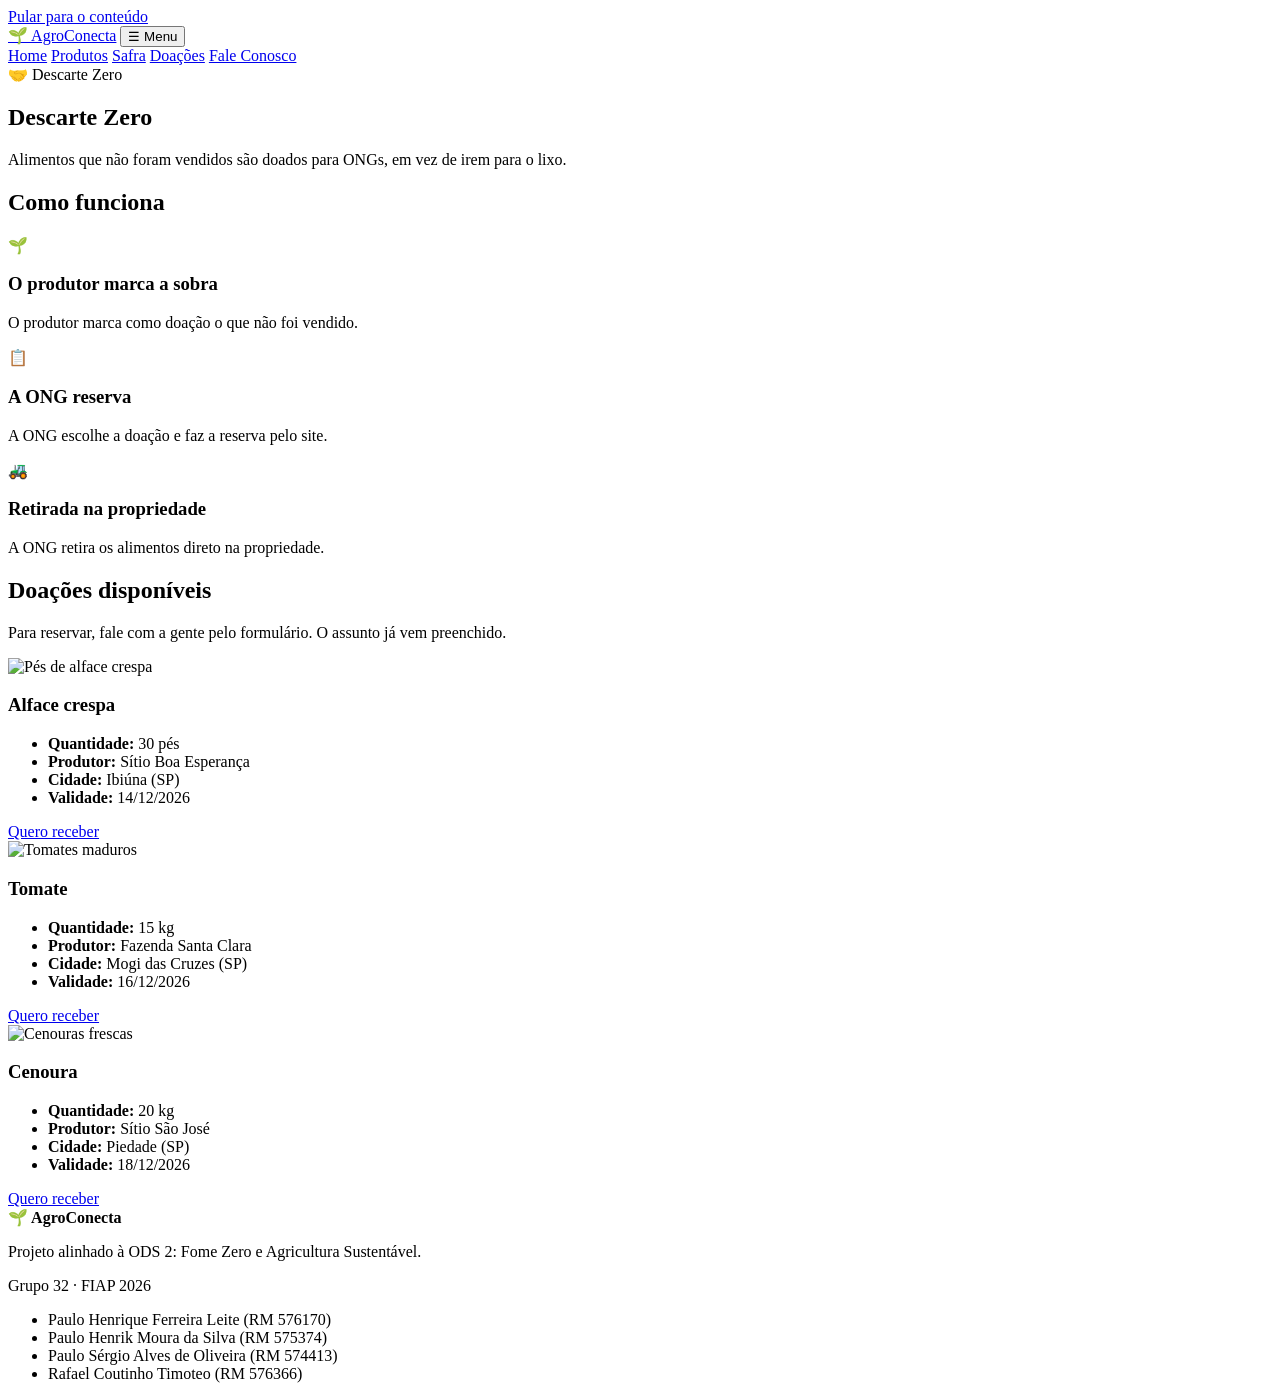
==== doacoes.html @ c830f455 "Sprint 4: site AgroConecta" ====
<!DOCTYPE html>
<html lang="pt-BR">
<head>
  <meta charset="UTF-8">
  <meta name="viewport" content="width=device-width, initial-scale=1.0">
  <title>Doações - Descarte Zero | AgroConecta</title>
  <meta name="description" content="Descarte Zero: alimentos que não foram vendidos são doados para ONGs em vez de irem para o lixo.">

  <link rel="preconnect" href="https://fonts.googleapis.com">
  <link rel="preconnect" href="https://fonts.gstatic.com" crossorigin>
  <link rel="stylesheet" href="https://fonts.googleapis.com/css2?family=Poppins:wght@400;500;600;700&display=swap">
  <link rel="stylesheet" href="css/style.css">
</head>
<body>
  <a class="pular-link" href="#conteudo">Pular para o conteúdo</a>

  <header class="cabecalho">
    <div class="container navbar">
      <a href="index.html" class="logo">🌱 AgroConecta</a>

      <button type="button" id="menu-botao" class="menu-botao" aria-expanded="false" aria-controls="menu-lista">
        ☰ Menu
      </button>

      <nav id="menu-lista" class="menu" aria-label="Menu principal">
        <a href="index.html">Home</a>
        <a href="produtos.html">Produtos</a>
        <a href="safra.html">Safra</a>
        <a href="doacoes.html" aria-current="page">Doações</a>
        <a href="fale-conosco.html">Fale Conosco</a>
      </nav>
    </div>
  </header>

  <main id="conteudo">
    <section class="topo-pagina" aria-labelledby="doacoes-titulo">
      <div class="container">
        <span class="tag">🤝 Descarte Zero</span>
        <h1 id="doacoes-titulo">Descarte Zero</h1>
        <p>Alimentos que não foram vendidos são doados para ONGs, em vez de irem para o lixo.</p>
      </div>
    </section>

    <section class="sem-topo" aria-labelledby="como-doacao-titulo">
      <div class="container">
        <h2 id="como-doacao-titulo">Como funciona</h2>
        <div class="grade grade-3">
          <article class="card">
            <div class="icone" aria-hidden="true">🌱</div>
            <h3>O produtor marca a sobra</h3>
            <p>O produtor marca como doação o que não foi vendido.</p>
          </article>
          <article class="card">
            <div class="icone" aria-hidden="true">📋</div>
            <h3>A ONG reserva</h3>
            <p>A ONG escolhe a doação e faz a reserva pelo site.</p>
          </article>
          <article class="card">
            <div class="icone" aria-hidden="true">🚜</div>
            <h3>Retirada na propriedade</h3>
            <p>A ONG retira os alimentos direto na propriedade.</p>
          </article>
        </div>
      </div>
    </section>

    <section class="secao-clara" aria-labelledby="disponiveis-titulo">
      <div class="container">
        <h2 id="disponiveis-titulo">Doações disponíveis</h2>
        <p class="texto-apoio">Para reservar, fale com a gente pelo formulário. O assunto já vem preenchido.</p>
        <div class="grade grade-3">
          <article class="card doacao">
            <img src="img/doacoes/alface.jpg" alt="Pés de alface crespa" width="800" height="600" loading="lazy">
            <h3>Alface crespa</h3>
            <ul>
              <li><strong>Quantidade:</strong> 30 pés</li>
              <li><strong>Produtor:</strong> Sítio Boa Esperança</li>
              <li><strong>Cidade:</strong> Ibiúna (SP)</li>
              <li><strong>Validade:</strong> 14/12/2026</li>
            </ul>
            <a href="fale-conosco.html?assunto=Doação: alface crespa" class="btn btn-green">Quero receber</a>
          </article>

          <article class="card doacao">
            <img src="img/doacoes/tomate.jpg" alt="Tomates maduros" width="800" height="600" loading="lazy">
            <h3>Tomate</h3>
            <ul>
              <li><strong>Quantidade:</strong> 15 kg</li>
              <li><strong>Produtor:</strong> Fazenda Santa Clara</li>
              <li><strong>Cidade:</strong> Mogi das Cruzes (SP)</li>
              <li><strong>Validade:</strong> 16/12/2026</li>
            </ul>
            <a href="fale-conosco.html?assunto=Doação: tomate" class="btn btn-green">Quero receber</a>
          </article>

          <article class="card doacao">
            <img src="img/doacoes/cenoura.jpg" alt="Cenouras frescas" width="800" height="600" loading="lazy">
            <h3>Cenoura</h3>
            <ul>
              <li><strong>Quantidade:</strong> 20 kg</li>
              <li><strong>Produtor:</strong> Sítio São José</li>
              <li><strong>Cidade:</strong> Piedade (SP)</li>
              <li><strong>Validade:</strong> 18/12/2026</li>
            </ul>
            <a href="fale-conosco.html?assunto=Doação: cenoura" class="btn btn-green">Quero receber</a>
          </article>
        </div>
      </div>
    </section>
  </main>

  <footer class="rodape">
    <div class="container rodape-conteudo">
      <div>
        <strong>🌱 AgroConecta</strong>
        <p>Projeto alinhado à ODS 2: Fome Zero e Agricultura Sustentável.</p>
        <p>Grupo 32 · FIAP 2026</p>
      </div>
      <ul class="rodape-integrantes" aria-label="Integrantes do grupo">
          <li>Paulo Henrique Ferreira Leite (RM 576170)</li>
          <li>Paulo Henrik Moura da Silva (RM 575374)</li>
          <li>Paulo Sérgio Alves de Oliveira (RM 574413)</li>
          <li>Rafael Coutinho Timoteo (RM 576366)</li>
      </ul>
    </div>
  </footer>

  <script src="js/menu.js"></script>
</body>
</html>
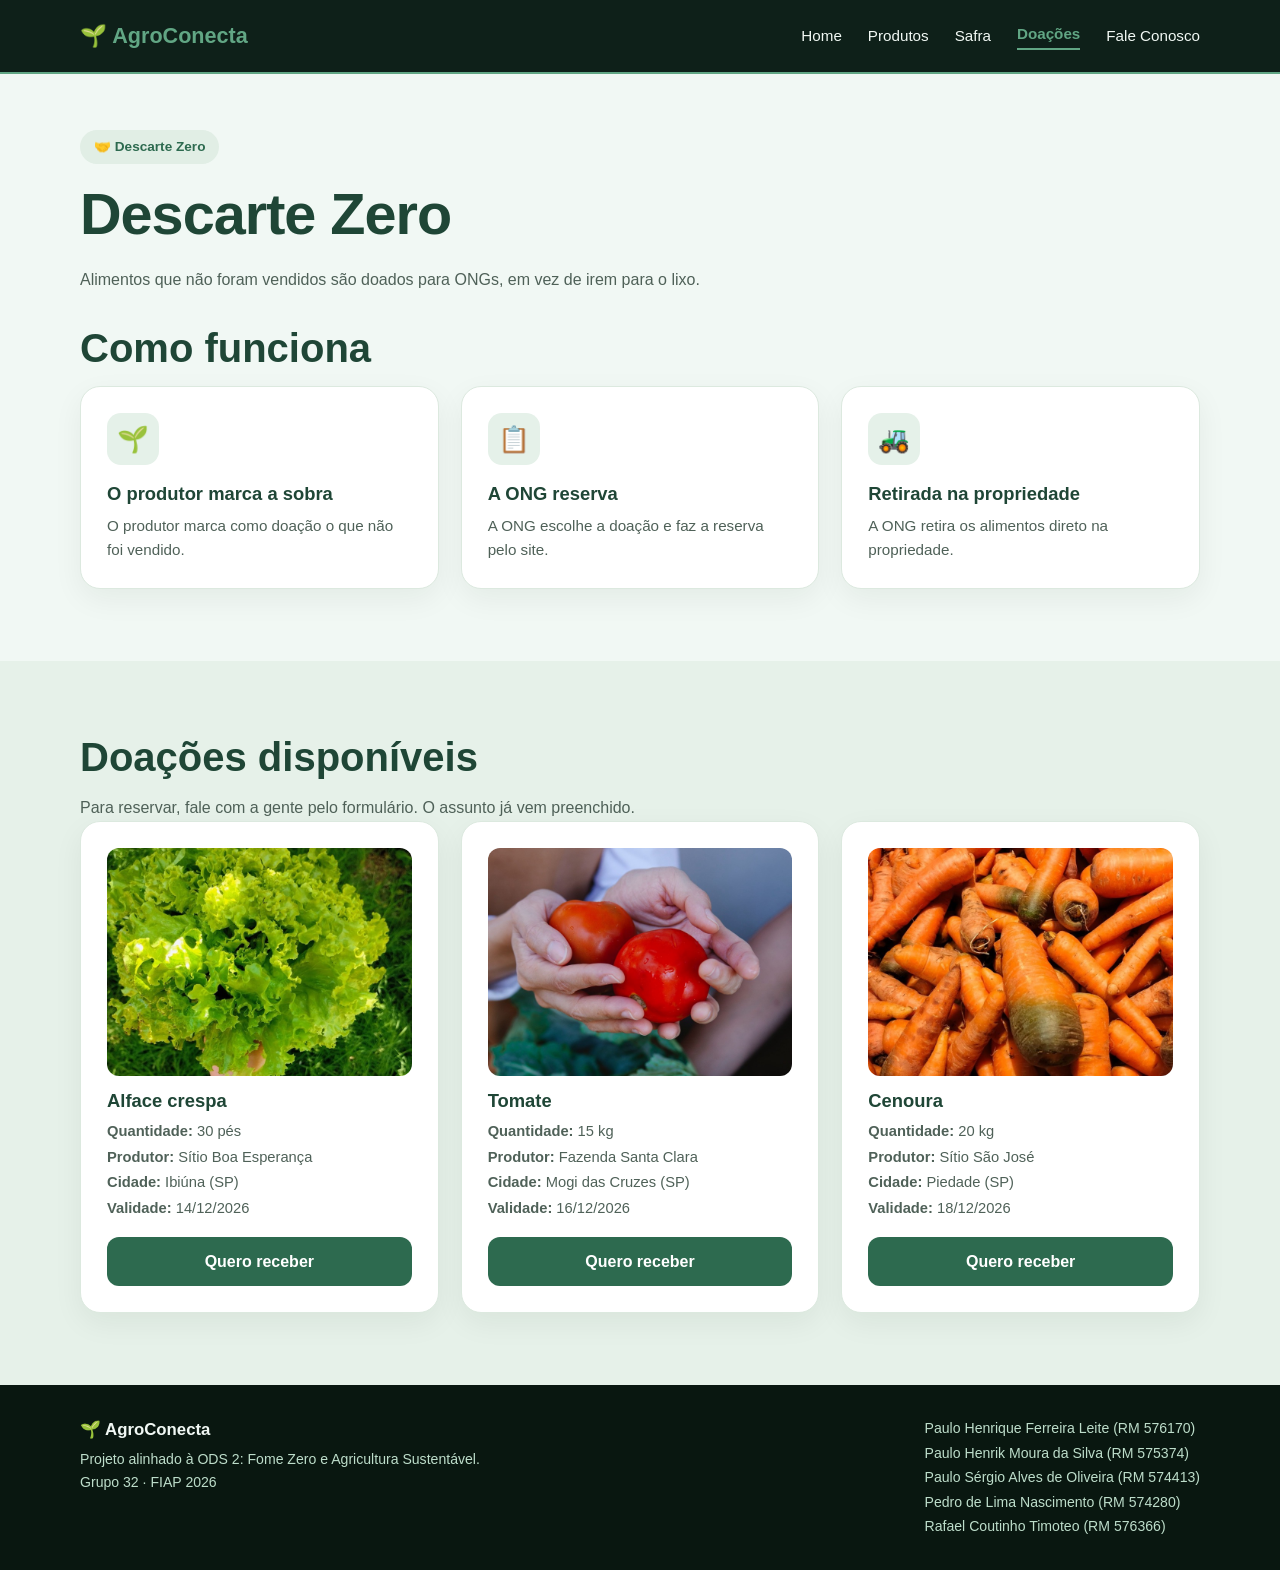
==== commit fcf7ad77: "Add Pedro de Lima Nascimento to group members list" ====
--- a/doacoes.html
+++ b/doacoes.html
@@ -120,6 +120,7 @@
           <li>Paulo Henrique Ferreira Leite (RM 576170)</li>
           <li>Paulo Henrik Moura da Silva (RM 575374)</li>
           <li>Paulo Sérgio Alves de Oliveira (RM 574413)</li>
+          <li>Pedro de Lima Nascimento (RM 574280)</li>
           <li>Rafael Coutinho Timoteo (RM 576366)</li>
       </ul>
     </div>
--- a/css/style.css
+++ b/css/style.css
@@ -0,0 +1,345 @@
+/* =========================================================
+   AgroConecta · Sprint 4
+   Um único arquivo de estilo para as 5 páginas.
+   Mantém as cores e o conteúdo da Sprint 3.
+   ========================================================= */
+
+/* ---------- 1. Cores e fontes ---------- */
+:root {
+  --cream: #F1F8F4;
+  --sage: #BDDDCA;
+  --green-soft: #61A684;
+  --green: #2D6A4F;
+  --green-deep: #1F4636;
+  --green-dark: #0E2019;
+  --white: #FFFFFF;
+  --gray: #4F6158;
+  --border: #DCE9DF;
+  --error: #B3261E;
+  --error-bg: #FDECEA;
+  --success: #1B5E20;
+  --success-bg: #E3F4E6;
+  --amber: #8A5A00;
+  --amber-bg: #FFF1D6;
+
+  --font: 'Poppins', 'Segoe UI', Arial, sans-serif;
+  --radius: 16px;
+  --shadow: 0 10px 30px rgba(14, 32, 25, 0.06);
+}
+
+/* ---------- 2. Base ---------- */
+* { margin: 0; padding: 0; box-sizing: border-box; }
+
+html { scroll-behavior: smooth; scroll-padding-top: 90px; }
+
+body {
+  font-family: var(--font);
+  background: var(--cream);
+  color: var(--green-dark);
+  line-height: 1.6;
+  display: flex;
+  flex-direction: column;
+  min-height: 100vh;
+}
+
+main { flex: 1; }
+
+a { color: inherit; text-decoration: none; }
+img { max-width: 100%; height: auto; display: block; }
+ul { list-style: none; }
+
+h1, h2, h3 { line-height: 1.2; color: var(--green-deep); }
+h1 { font-size: clamp(2.2rem, 5vw, 3.6rem); letter-spacing: -1px; margin-bottom: 18px; }
+h2 { font-size: clamp(1.7rem, 3.5vw, 2.5rem); margin-bottom: 14px; }
+h3 { font-size: 1.15rem; margin-bottom: 8px; }
+
+.container { width: 90%; max-width: 1120px; margin: 0 auto; }
+
+/* Foco visível para quem navega pelo teclado */
+:focus-visible { outline: 3px solid var(--green-soft); outline-offset: 3px; border-radius: 6px; }
+
+/* Texto só para leitores de tela */
+.sr-only {
+  position: absolute; width: 1px; height: 1px; padding: 0; margin: -1px;
+  overflow: hidden; clip: rect(0, 0, 0, 0); white-space: nowrap; border: 0;
+}
+
+.pular-link {
+  position: absolute; left: 1rem; top: -100px; z-index: 100;
+  background: var(--sage); color: var(--green-dark);
+  padding: 10px 16px; border-radius: 10px; font-weight: 600;
+}
+.pular-link:focus { top: 1rem; }
+
+/* ---------- 3. Cabeçalho e menu ---------- */
+.cabecalho {
+  background: var(--green-dark);
+  border-bottom: 2px solid var(--green-soft);
+  position: sticky; top: 0; z-index: 50;
+}
+
+.navbar {
+  min-height: 72px;
+  display: flex; align-items: center; justify-content: space-between; gap: 20px;
+  position: relative;
+}
+
+.logo { font-size: 1.35rem; font-weight: 700; color: var(--green-soft); }
+
+.menu-botao {
+  display: none;
+  background: transparent; color: var(--cream);
+  border: 2px solid var(--green-soft); border-radius: 10px;
+  padding: 6px 12px; font: inherit; font-weight: 600; cursor: pointer;
+}
+
+.menu { display: flex; align-items: center; gap: 26px; }
+.menu a { font-size: 0.95rem; font-weight: 500; color: var(--cream); transition: color 0.2s; }
+.menu a:hover { color: var(--green-soft); }
+.menu a[aria-current="page"] {
+  color: var(--green-soft); font-weight: 600;
+  border-bottom: 2px solid var(--green-soft); padding-bottom: 2px;
+}
+
+/* ---------- 4. Botões e etiquetas ---------- */
+.btn {
+  display: inline-block;
+  background: var(--sage); color: var(--green-deep);
+  padding: 12px 22px; border-radius: 12px; border: none;
+  font: inherit; font-weight: 600; cursor: pointer;
+  transition: transform 0.2s, background 0.2s;
+}
+.btn:hover { transform: translateY(-2px); background: var(--green-soft); color: var(--white); }
+.btn-green { background: var(--green); color: var(--white); }
+.btn-green:hover { background: var(--green-deep); }
+.btn-pequeno { padding: 8px 14px; font-size: 0.9rem; }
+.btn:disabled { opacity: 0.5; cursor: not-allowed; transform: none; }
+
+.link { color: var(--green); font-weight: 600; padding: 12px 4px; }
+.link:hover { text-decoration: underline; }
+
+.tag {
+  display: inline-block;
+  background: #E1EEE5; color: var(--green);
+  padding: 6px 14px; border-radius: 30px;
+  font-size: 0.85rem; font-weight: 600; margin-bottom: 16px;
+}
+
+.selo {
+  display: inline-block; font-size: 0.75rem; font-weight: 600;
+  padding: 3px 10px; border-radius: 999px;
+  background: #E1EEE5; color: var(--green);
+}
+.selo-ambar { background: var(--amber-bg); color: var(--amber); }
+
+/* ---------- 5. Seções ---------- */
+section { padding: 72px 0; }
+
+.secao-titulo { max-width: 700px; margin: 0 auto 40px; text-align: center; }
+.secao-titulo p, .texto-apoio { color: var(--gray); }
+
+.secao-clara { background: #E6F1E9; }
+.secao-branca { background: var(--white); }
+
+.topo-pagina { padding: 56px 0 32px; }
+.topo-pagina p { color: var(--gray); max-width: 640px; }
+
+/* Hero da Home */
+.hero { padding: 80px 0; background: linear-gradient(135deg, var(--cream), #E4F1E9); }
+.hero-conteudo { display: grid; grid-template-columns: 1fr 1.1fr; align-items: center; gap: 48px; }
+.hero-destaque { font-size: 1.2rem; font-weight: 600; color: var(--green); margin-bottom: 12px; }
+.hero-texto { color: var(--gray); margin-bottom: 26px; max-width: 560px; }
+.hero-botoes { display: flex; flex-wrap: wrap; align-items: center; gap: 14px; }
+.hero-imagem img { width: 100%; border-radius: 20px; box-shadow: 0 15px 35px rgba(0, 0, 0, 0.1); }
+
+/* Faixa de diferenciais */
+.faixa { background: var(--green-deep); color: var(--cream); padding: 22px 0; }
+.faixa-conteudo { display: flex; align-items: center; justify-content: space-between; gap: 18px; flex-wrap: wrap; }
+.faixa-conteudo p { color: var(--sage); }
+.faixa-conteudo ul { display: flex; gap: 24px; flex-wrap: wrap; font-weight: 600; font-size: 0.9rem; }
+
+/* Vídeo */
+.video-box {
+  position: relative; padding-bottom: 56.25%; height: 0; overflow: hidden;
+  border-radius: 16px; box-shadow: 0 15px 35px rgba(0, 0, 0, 0.15);
+}
+.video-box iframe { position: absolute; inset: 0; width: 100%; height: 100%; border: 0; }
+.video-link { margin-top: 18px; text-align: center; color: var(--gray); font-size: 0.95rem; }
+.video-link a { color: var(--green); font-weight: 600; text-decoration: underline; }
+
+/* ---------- 6. Cards e grades ---------- */
+.grade { display: grid; gap: 22px; }
+.grade-3 { grid-template-columns: repeat(3, 1fr); }
+.grade-2 { grid-template-columns: repeat(2, 1fr); }
+
+.card {
+  background: var(--white);
+  padding: 26px; border-radius: 20px;
+  border: 1px solid var(--border); box-shadow: var(--shadow);
+  transition: transform 0.2s, box-shadow 0.2s;
+}
+.card:hover { transform: translateY(-4px); box-shadow: 0 15px 35px rgba(0, 0, 0, 0.07); }
+.card p { color: var(--gray); font-size: 0.95rem; }
+
+.icone {
+  width: 52px; height: 52px; display: grid; place-items: center;
+  background: #E5F1E9; border-radius: 14px; font-size: 1.6rem; margin-bottom: 18px;
+}
+
+/* Indicadores (impacto) */
+.metricas { display: grid; grid-template-columns: repeat(2, 1fr); gap: 16px; }
+.metrica { padding: 24px; border-radius: 20px; }
+.metrica strong { display: block; font-size: 2rem; margin-bottom: 6px; }
+.metrica-escura { background: var(--green-deep); color: var(--cream); }
+.metrica-verde { background: var(--green); color: var(--white); }
+.metrica-clara { background: var(--sage); color: var(--green-dark); }
+.metrica-suave { background: #D4EDDE; color: var(--green-dark); }
+.impacto { display: grid; grid-template-columns: 0.9fr 1.1fr; align-items: center; gap: 50px; }
+.destaque-borda { border-left: 4px solid var(--green-soft); padding-left: 14px; font-weight: 600; margin-top: 16px; }
+
+/* ---------- 7. Filtros (Safra e Produtos) ---------- */
+.filtros-botoes { display: flex; flex-wrap: wrap; gap: 8px; margin-bottom: 28px; }
+.filtro-btn {
+  background: var(--white); color: var(--gray);
+  border: 1px solid var(--border); border-radius: 999px;
+  padding: 8px 16px; font: inherit; font-size: 0.85rem; font-weight: 600; cursor: pointer;
+}
+.filtro-btn:hover { background: #E6F1E9; }
+.filtro-btn[aria-pressed="true"] { background: var(--green); color: var(--white); border-color: var(--green); }
+
+.card-rodape {
+  display: flex; justify-content: space-between; align-items: center; gap: 10px;
+  border-top: 1px solid var(--border); padding-top: 14px; margin-top: 14px; font-size: 0.85rem;
+}
+.local { color: var(--green); font-size: 0.85rem; font-weight: 500; margin-bottom: 8px; }
+.quantidade { background: #E6F1E9; color: var(--green); font-weight: 700; padding: 3px 10px; border-radius: 8px; }
+
+/* ---------- 8. Catálogo (Produtos) ---------- */
+.catalogo { display: grid; grid-template-columns: minmax(0, 1fr) 330px; gap: 28px; align-items: start; }
+
+.barra-busca {
+  display: grid; grid-template-columns: 2fr 1fr; gap: 14px;
+  background: var(--white); border: 1px solid var(--border); border-radius: var(--radius);
+  padding: 18px; margin-bottom: 18px;
+}
+
+.contador { color: var(--gray); font-weight: 500; margin-bottom: 14px; }
+
+.lista-produtos { display: grid; grid-template-columns: repeat(2, 1fr); gap: 18px; }
+
+.produto { display: flex; flex-direction: column; }
+.produto-topo { display: flex; justify-content: space-between; align-items: flex-start; gap: 8px; }
+.produto-emoji { font-size: 2.2rem; line-height: 1; }
+.produto h3 { margin-top: 10px; }
+.precos { display: flex; align-items: baseline; flex-wrap: wrap; gap: 8px; margin: 10px 0 14px; }
+.preco { font-size: 1.35rem; font-weight: 700; color: var(--green); }
+.preco-antigo { color: var(--gray); font-size: 0.85rem; text-decoration: line-through; }
+.produto-acao { display: flex; gap: 8px; align-items: center; margin-top: auto; }
+.produto-acao input {
+  width: 72px; padding: 8px; border: 1px solid #C9D9CE; border-radius: 10px; font: inherit;
+}
+
+.vazio {
+  grid-column: 1 / -1; text-align: center; color: var(--gray);
+  background: var(--white); border: 2px dashed var(--border); border-radius: var(--radius); padding: 32px;
+}
+
+.pedido {
+  background: var(--white); border: 1px solid var(--border); border-radius: var(--radius);
+  padding: 22px; box-shadow: var(--shadow); position: sticky; top: 96px;
+}
+.pedido h2 { font-size: 1.35rem; }
+.itens-pedido li {
+  display: flex; justify-content: space-between; align-items: center; gap: 8px;
+  padding: 8px 0; border-bottom: 1px solid var(--border); font-size: 0.92rem;
+}
+.btn-remover {
+  background: transparent; border: 1px solid var(--error); color: var(--error);
+  border-radius: 8px; padding: 2px 8px; font: inherit; font-size: 0.8rem; font-weight: 600; cursor: pointer;
+}
+.resumo { margin: 14px 0; display: grid; gap: 6px; }
+.resumo div { display: flex; justify-content: space-between; gap: 8px; }
+.resumo dt { color: var(--gray); }
+.resumo dd { font-weight: 700; }
+.resumo .total dd { color: var(--green); font-size: 1.2rem; }
+.resumo .economia dd { color: var(--success); }
+
+/* ---------- 9. Formulário ---------- */
+.form {
+  background: var(--white); border: 1px solid var(--border); border-radius: var(--radius);
+  padding: 28px; box-shadow: var(--shadow); display: grid; gap: 18px;
+}
+.campo { display: flex; flex-direction: column; gap: 6px; }
+.campo label { font-weight: 600; color: var(--green-deep); }
+.obrigatorio { color: var(--error); }
+.campo input, .campo select, .campo textarea {
+  font: inherit; color: var(--green-dark);
+  padding: 10px 12px; border: 1px solid #C9D9CE; border-radius: 10px; background: var(--white);
+}
+.campo textarea { min-height: 140px; resize: vertical; }
+.campo input:focus, .campo select:focus, .campo textarea:focus { border-color: var(--green); }
+.campo [aria-invalid="true"] { border-color: var(--error); background: #FFF8F7; }
+.dica { font-size: 0.85rem; color: var(--gray); }
+.dica-limite { color: var(--error); font-weight: 600; }
+.erro { font-size: 0.88rem; font-weight: 600; color: var(--error); min-height: 1.3em; }
+
+.mensagem { border-radius: 12px; padding: 14px 16px; font-weight: 600; }
+.mensagem:empty { display: none; }
+.mensagem-sucesso { background: var(--success-bg); color: var(--success); border: 1px solid #7BC48A; }
+.mensagem-erro { background: var(--error-bg); color: var(--error); border: 1px solid #E8A39E; }
+.mensagem-info { background: #E6F1E9; color: var(--green-deep); border: 1px solid var(--sage); }
+
+/* ---------- 10. Doações ---------- */
+.doacao img { aspect-ratio: 4 / 3; height: auto; object-fit: cover; border-radius: 12px; margin-bottom: 14px; width: 100%; }
+.doacao ul { color: var(--gray); font-size: 0.92rem; margin-bottom: 16px; display: grid; gap: 2px; }
+.doacao { display: flex; flex-direction: column; }
+.doacao .btn { margin-top: auto; text-align: center; }
+
+/* ---------- 11. Rodapé ---------- */
+.rodape { background: #091710; color: var(--sage); padding: 32px 0; font-size: 0.88rem; }
+.rodape-conteudo { display: flex; justify-content: space-between; gap: 20px; flex-wrap: wrap; }
+.rodape strong { color: var(--cream); font-size: 1.05rem; display: block; margin-bottom: 4px; }
+.rodape a { color: var(--green-soft); }
+.rodape-integrantes { display: grid; gap: 2px; }
+
+/* ---------- 12. Responsividade ---------- */
+@media (max-width: 900px) {
+  .catalogo { grid-template-columns: minmax(0, 1fr); }
+  .pedido { position: static; }
+}
+
+@media (max-width: 800px) {
+  .hero-conteudo, .impacto { grid-template-columns: 1fr; }
+  .grade-3, .grade-2 { grid-template-columns: 1fr; }
+  .hero { padding: 56px 0; }
+}
+
+@media (max-width: 760px) {
+  /* Menu vira botão ☰ no celular */
+  .menu-botao { display: inline-block; }
+  .menu {
+    display: none;
+    position: absolute; top: 100%; left: -6%; right: -6%;
+    flex-direction: column; align-items: stretch; gap: 0;
+    background: var(--green-dark); border-bottom: 2px solid var(--green-soft);
+    padding: 8px 6%;
+  }
+  .menu.aberto { display: flex; }
+  .menu a { padding: 12px 0; border-bottom: 1px solid rgba(255, 255, 255, 0.08); }
+  .menu a[aria-current="page"] { border-bottom: 1px solid rgba(255, 255, 255, 0.08); }
+
+  section { padding: 56px 0; }
+  .barra-busca { grid-template-columns: 1fr; }
+  .lista-produtos { grid-template-columns: 1fr; }
+  .metricas { grid-template-columns: 1fr 1fr; }
+}
+
+@media (prefers-reduced-motion: reduce) {
+  * { transition: none !important; scroll-behavior: auto !important; }
+}
+
+/* ---------- 13. Utilitários ---------- */
+.container-estreito { max-width: 900px; }
+.sem-topo { padding-top: 0; }
+.h3-card { font-size: 1.15rem; margin: 10px 0 4px; }
+[hidden] { display: none !important; }
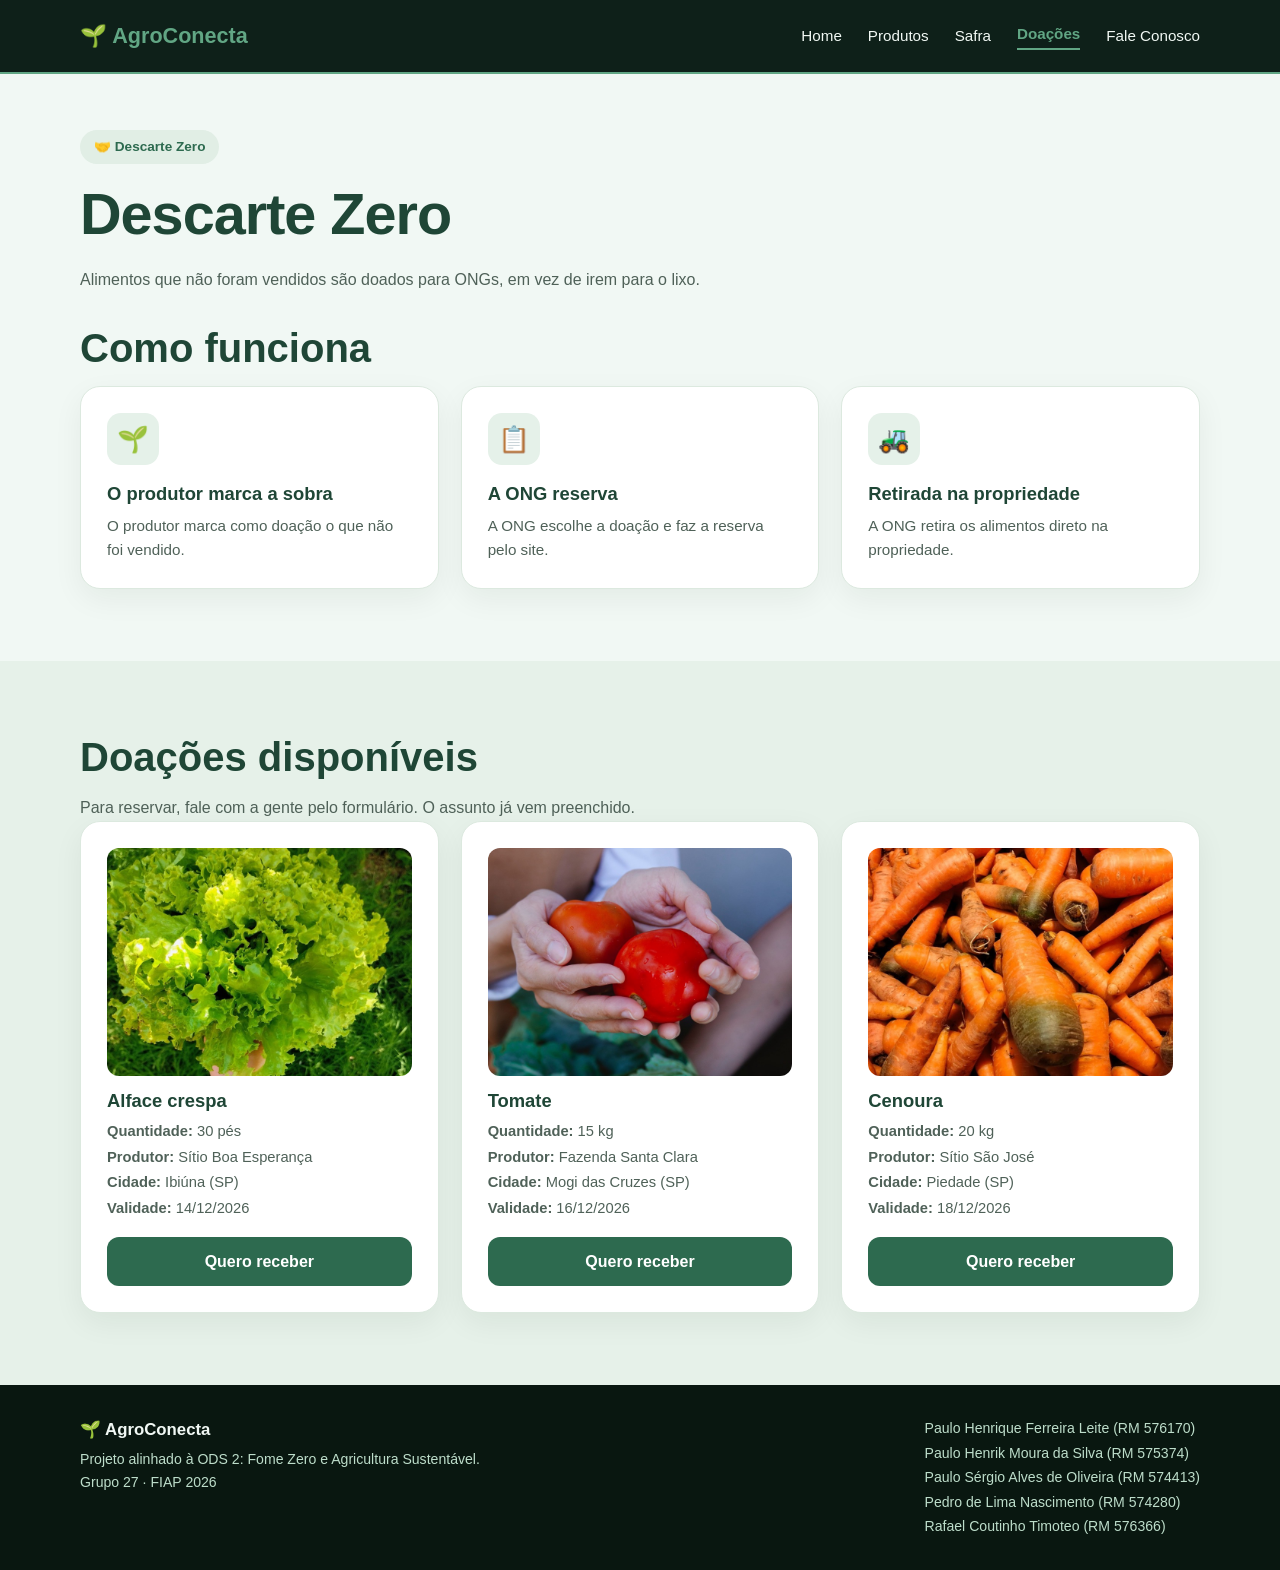
==== commit 167add1d: "Update group number in doacoes.html" ====
--- a/doacoes.html
+++ b/doacoes.html
@@ -114,7 +114,7 @@
       <div>
         <strong>🌱 AgroConecta</strong>
         <p>Projeto alinhado à ODS 2: Fome Zero e Agricultura Sustentável.</p>
-        <p>Grupo 32 · FIAP 2026</p>
+        <p>Grupo 27 · FIAP 2026</p>
       </div>
       <ul class="rodape-integrantes" aria-label="Integrantes do grupo">
           <li>Paulo Henrique Ferreira Leite (RM 576170)</li>
